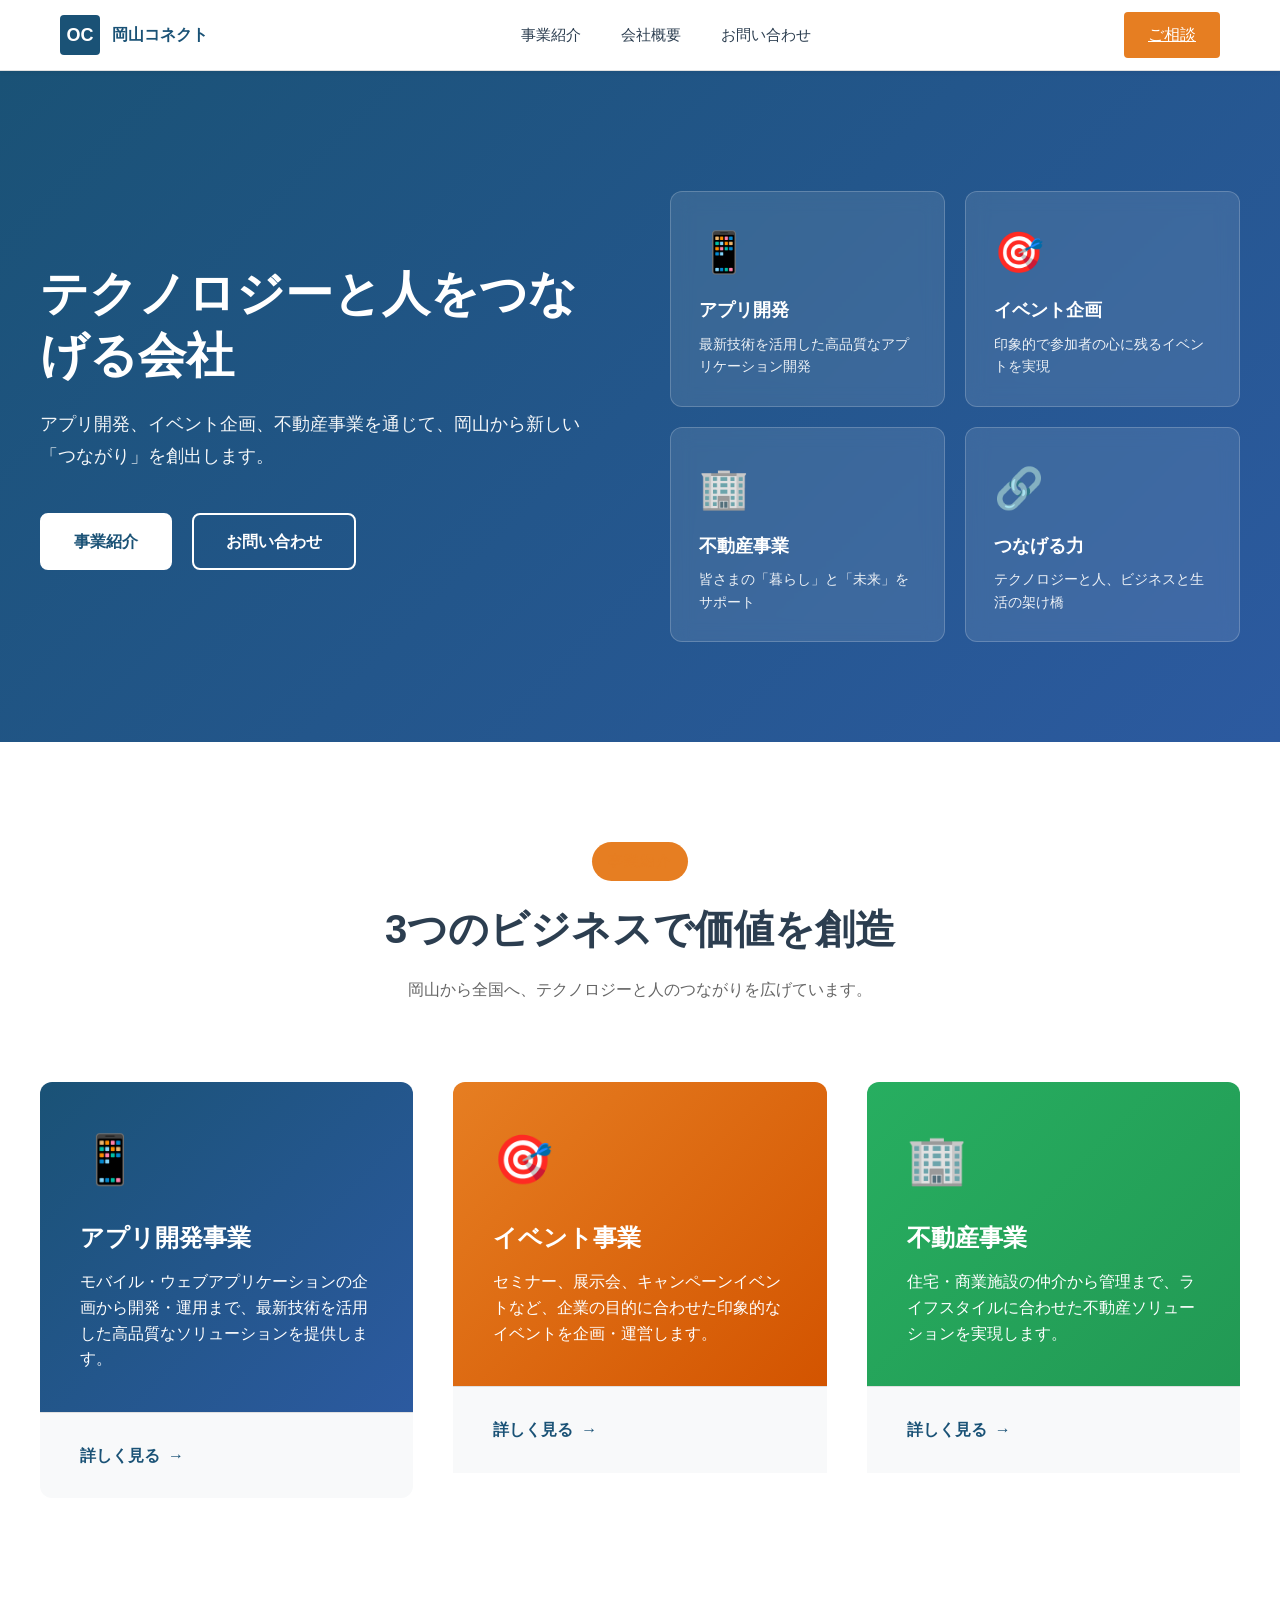
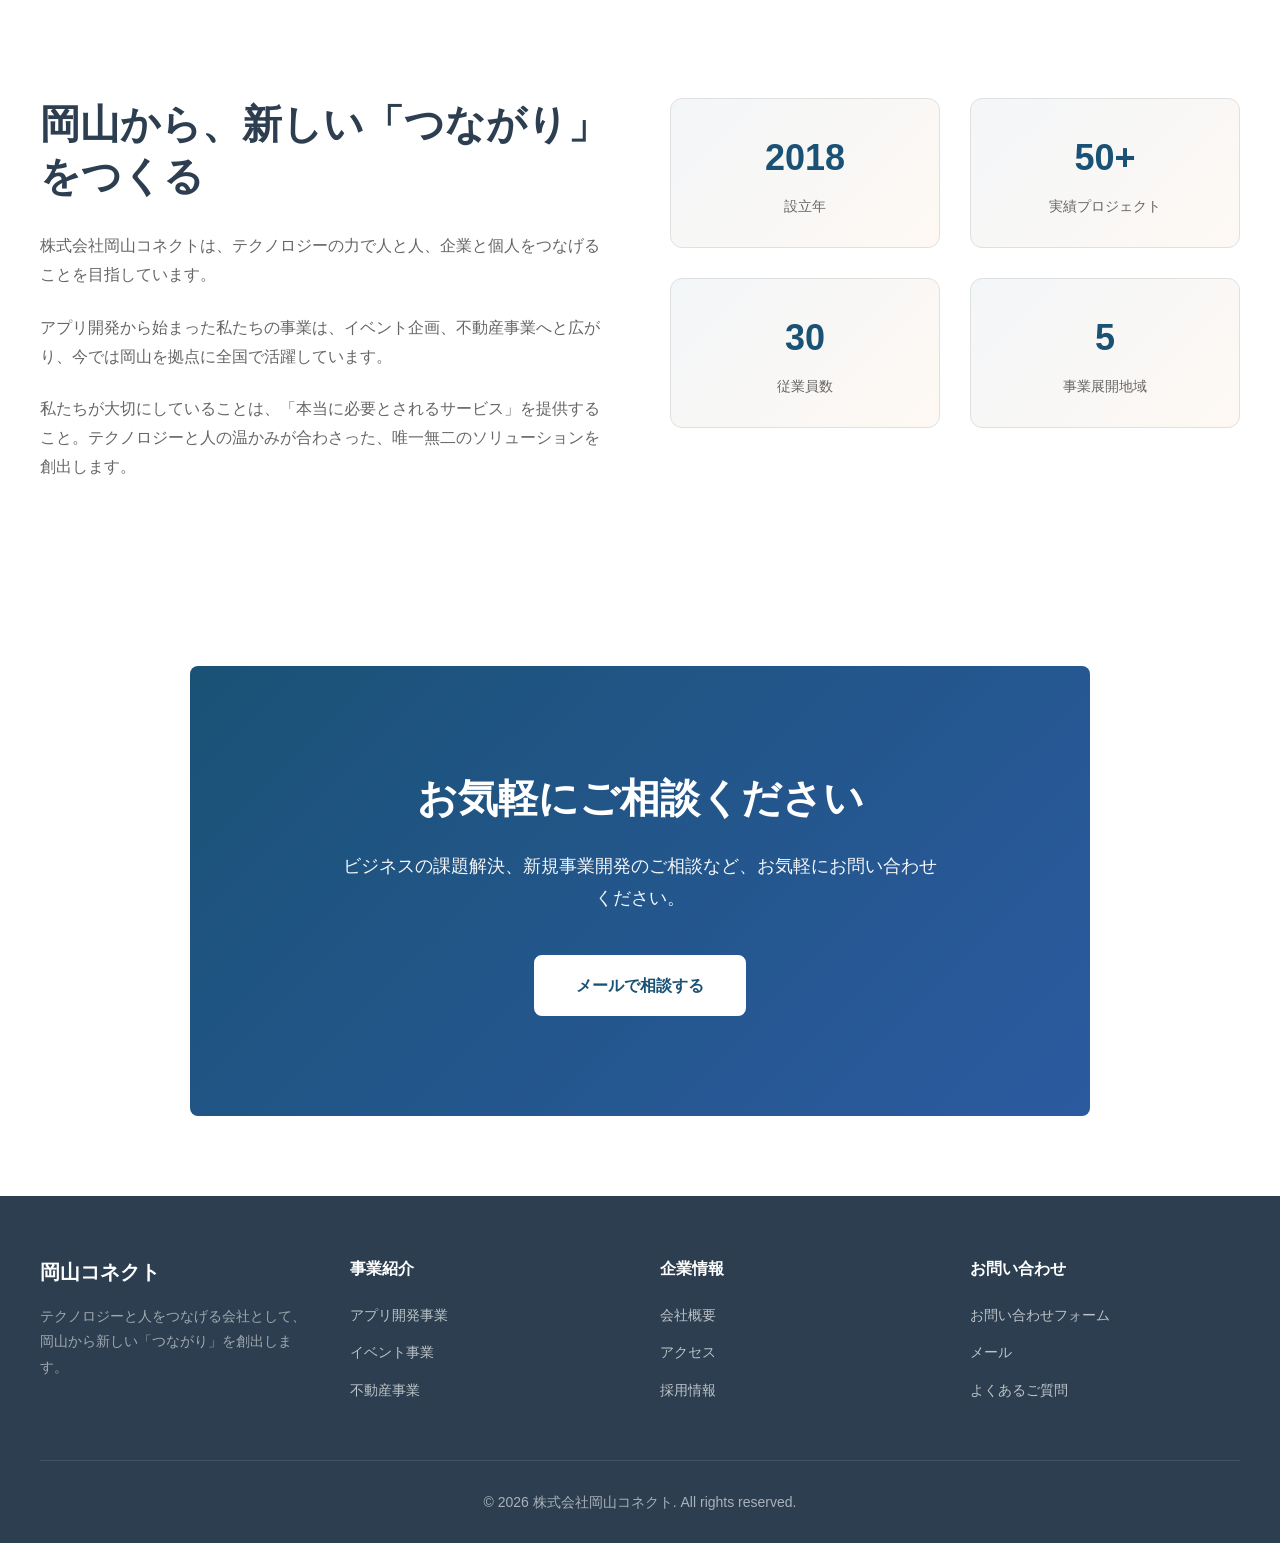
==== okayama-connect/index.html @ f22bfe14 "Add files via upload" ====
<!DOCTYPE html>
<html lang="ja">
<head>
    <meta charset="UTF-8">
    <meta name="viewport" content="width=device-width, initial-scale=1.0">
    <meta name="description" content="株式会社岡山コネクトは、アプリ開発、イベント企画、不動産事業を通じて、テクノロジーと人をつなげる会社です。岡山発の新しい「つながり」を創出します。">
    <meta name="keywords" content="アプリ開発,イベント,不動産,岡山,テクノロジー">

    <!-- Open Graph Tags -->
    <meta property="og:title" content="株式会社岡山コネクト | テクノロジーと人をつなげる会社">
    <meta property="og:description" content="岡山発の3つのビジネスでテクノロジーと人をつなげます。アプリ開発・イベント企画・不動産事業。">
    <meta property="og:type" content="website">
    <meta property="og:url" content="https://okayamaconnect.com/">
    <meta property="og:image" content="https://okayamaconnect.com/og-image.png">

    <title>株式会社岡山コネクト | テクノロジーと人をつなげる会社</title>

    <link rel="stylesheet" href="css/style.css">

    <style>
        :root {
            --primary: #1a5276;
            --accent: #e67e22;
            --green: #27ae60;
            --light-gray: #f8f9fa;
            --dark-text: #2c3e50;
            --border-color: #e0e0e0;
        }

        /* ============ HERO SECTION ============ */
        .hero {
            background: linear-gradient(135deg, var(--primary) 0%, #2c5aa0 100%);
            color: white;
            padding: 120px 20px 100px;
            position: relative;
            overflow: hidden;
        }

        .hero-content {
            display: grid;
            grid-template-columns: 1fr 1fr;
            gap: 60px;
            align-items: center;
            max-width: 1200px;
            margin: 0 auto;
        }

        .hero-text h1 {
            font-size: 48px;
            font-weight: 700;
            line-height: 1.3;
            margin-bottom: 20px;
            font-family: 'Noto Sans JP', sans-serif;
            animation: fadeInUp 0.8s ease-out;
        }

        .hero-text p {
            font-size: 18px;
            line-height: 1.8;
            margin-bottom: 40px;
            opacity: 0.95;
            font-family: 'Noto Sans JP', sans-serif;
            animation: fadeInUp 0.8s ease-out 0.2s backwards;
        }

        .hero-buttons {
            display: flex;
            gap: 20px;
            animation: fadeInUp 0.8s ease-out 0.4s backwards;
        }

        .hero-buttons .btn-white {
            background: white;
            color: var(--primary);
            font-weight: 600;
            border-radius: 8px;
            padding: 14px 32px;
            text-decoration: none;
            transition: all 0.3s ease;
            display: inline-block;
            border: 2px solid white;
        }

        .hero-buttons .btn-white:hover {
            background: transparent;
            color: white;
        }

        .hero-buttons .btn-outline {
            border: 2px solid white;
            color: white;
            font-weight: 600;
            border-radius: 8px;
            padding: 14px 32px;
            background: transparent;
            text-decoration: none;
            transition: all 0.3s ease;
            display: inline-block;
        }

        .hero-buttons .btn-outline:hover {
            background: white;
            color: var(--primary);
        }

        .hero-cards {
            display: grid;
            grid-template-columns: 1fr 1fr;
            gap: 20px;
            animation: fadeInRight 0.8s ease-out 0.3s backwards;
        }

        .hero-card {
            background: rgba(255, 255, 255, 0.1);
            backdrop-filter: blur(10px);
            border: 1px solid rgba(255, 255, 255, 0.2);
            border-radius: 12px;
            padding: 28px;
            color: white;
            transition: all 0.3s ease;
        }

        .hero-card:hover {
            background: rgba(255, 255, 255, 0.15);
            transform: translateY(-5px);
        }

        .hero-card-icon {
            font-size: 40px;
            margin-bottom: 12px;
        }

        .hero-card h3 {
            font-size: 18px;
            font-weight: 600;
            margin-bottom: 8px;
            font-family: 'Noto Sans JP', sans-serif;
        }

        .hero-card p {
            font-size: 14px;
            opacity: 0.9;
            font-family: 'Noto Sans JP', sans-serif;
        }

        /* ============ BUSINESS SECTION ============ */
        .business-section {
            padding: 100px 20px;
            background: white;
        }

        .section-header {
            text-align: center;
            margin-bottom: 80px;
            animation: fadeIn 0.8s ease-out;
        }

        .section-label {
            color: var(--accent);
            font-size: 14px;
            font-weight: 600;
            text-transform: uppercase;
            letter-spacing: 2px;
            margin-bottom: 16px;
            font-family: 'Inter', sans-serif;
        }

        .section-header h2 {
            font-size: 40px;
            font-weight: 700;
            color: var(--dark-text);
            margin-bottom: 16px;
            font-family: 'Noto Sans JP', sans-serif;
        }

        .section-header p {
            font-size: 16px;
            color: #666;
            max-width: 600px;
            margin: 0 auto;
            font-family: 'Noto Sans JP', sans-serif;
        }

        .business-cards {
            display: grid;
            grid-template-columns: repeat(auto-fit, minmax(300px, 1fr));
            gap: 40px;
            max-width: 1200px;
            margin: 0 auto;
        }

        .business-card {
            border-radius: 12px;
            overflow: hidden;
            transition: all 0.3s ease;
            animation: fadeInUp 0.8s ease-out;
        }

        .business-card:nth-child(2) {
            animation-delay: 0.1s;
        }

        .business-card:nth-child(3) {
            animation-delay: 0.2s;
        }

        .business-card:hover {
            transform: translateY(-10px);
            box-shadow: 0 20px 40px rgba(0, 0, 0, 0.1);
        }

        .business-card-header {
            padding: 40px;
            color: white;
            display: flex;
            flex-direction: column;
            justify-content: space-between;
            min-height: 200px;
            font-family: 'Noto Sans JP', sans-serif;
        }

        .business-card:nth-child(1) .business-card-header {
            background: linear-gradient(135deg, var(--primary) 0%, #2c5aa0 100%);
        }

        .business-card:nth-child(2) .business-card-header {
            background: linear-gradient(135deg, var(--accent) 0%, #d35400 100%);
        }

        .business-card:nth-child(3) .business-card-header {
            background: linear-gradient(135deg, var(--green) 0%, #229954 100%);
        }

        .business-card-icon {
            font-size: 48px;
            margin-bottom: 20px;
        }

        .business-card-title {
            font-size: 24px;
            font-weight: 700;
            margin-bottom: 12px;
        }

        .business-card-description {
            font-size: 16px;
            line-height: 1.6;
        }

        .business-card-footer {
            padding: 30px 40px;
            background: #f8f9fa;
            border-top: 1px solid #e0e0e0;
        }

        .business-card-link {
            color: var(--primary);
            text-decoration: none;
            font-weight: 600;
            font-size: 16px;
            display: inline-flex;
            align-items: center;
            gap: 8px;
            transition: all 0.3s ease;
            font-family: 'Noto Sans JP', sans-serif;
        }

        .business-card-link:hover {
            gap: 12px;
        }

        .business-card-link::after {
            content: '→';
        }

        /* ============ ABOUT SECTION ============ */
        .about-section {
            background: white;
            padding: 100px 20px;
        }

        .about-content {
            max-width: 1200px;
            margin: 0 auto;
            display: grid;
            grid-template-columns: 1fr 1fr;
            gap: 60px;
            align-items: start;
        }

        .about-text h2 {
            font-size: 40px;
            font-weight: 700;
            color: var(--dark-text);
            margin-bottom: 30px;
            line-height: 1.3;
            font-family: 'Noto Sans JP', sans-serif;
            animation: fadeInLeft 0.8s ease-out;
        }

        .about-text p {
            font-size: 16px;
            line-height: 1.8;
            color: #666;
            margin-bottom: 24px;
            font-family: 'Noto Sans JP', sans-serif;
            animation: fadeInLeft 0.8s ease-out 0.1s backwards;
        }

        .stats {
            display: grid;
            grid-template-columns: 1fr 1fr;
            gap: 30px;
            animation: fadeInRight 0.8s ease-out 0.2s backwards;
        }

        .stat-card {
            background: linear-gradient(135deg, rgba(26, 82, 118, 0.05) 0%, rgba(230, 126, 34, 0.05) 100%);
            border: 1px solid #e0e0e0;
            border-radius: 12px;
            padding: 30px;
            text-align: center;
            transition: all 0.3s ease;
        }

        .stat-card:hover {
            border-color: var(--accent);
            background: linear-gradient(135deg, rgba(26, 82, 118, 0.1) 0%, rgba(230, 126, 34, 0.1) 100%);
        }

        .stat-number {
            font-size: 36px;
            font-weight: 700;
            color: var(--primary);
            margin-bottom: 8px;
            font-family: 'Inter', sans-serif;
        }

        .stat-label {
            font-size: 14px;
            color: #666;
            font-family: 'Noto Sans JP', sans-serif;
        }

        /* ============ CTA SECTION ============ */
        .cta-section {
            background: linear-gradient(135deg, var(--primary) 0%, #2c5aa0 100%);
            color: white;
            padding: 100px 20px;
            text-align: center;
        }

        .cta-content {
            max-width: 600px;
            margin: 0 auto;
            animation: fadeIn 0.8s ease-out;
        }

        .cta-section h2 {
            font-size: 40px;
            font-weight: 700;
            margin-bottom: 20px;
            font-family: 'Noto Sans JP', sans-serif;
        }

        .cta-section p {
            font-size: 18px;
            line-height: 1.8;
            margin-bottom: 40px;
            opacity: 0.95;
            font-family: 'Noto Sans JP', sans-serif;
        }

        .cta-button {
            background: white;
            color: var(--primary);
            padding: 16px 40px;
            border-radius: 8px;
            text-decoration: none;
            font-weight: 600;
            font-size: 16px;
            display: inline-block;
            transition: all 0.3s ease;
            border: 2px solid white;
        }

        .cta-button:hover {
            background: transparent;
            color: white;
        }

        /* ============ FOOTER ============ */
        .footer {
            background: var(--dark-text);
            color: white;
            padding: 60px 20px 30px;
        }

        .footer-inner {
            max-width: 1200px;
            margin: 0 auto;
        }

        .footer-content {
            display: grid;
            grid-template-columns: repeat(auto-fit, minmax(250px, 1fr));
            gap: 40px;
            margin-bottom: 40px;
        }

        .footer-brand h3 {
            font-size: 20px;
            font-weight: 700;
            margin-bottom: 16px;
            font-family: 'Noto Sans JP', sans-serif;
        }

        .footer-brand p {
            font-size: 14px;
            line-height: 1.8;
            opacity: 0.8;
            font-family: 'Noto Sans JP', sans-serif;
        }

        .footer-col h4 {
            font-size: 16px;
            font-weight: 600;
            margin-bottom: 20px;
            font-family: 'Noto Sans JP', sans-serif;
        }

        .footer-col ul {
            list-style: none;
            padding: 0;
            margin: 0;
        }

        .footer-col li {
            margin-bottom: 12px;
        }

        .footer-col a {
            color: rgba(255, 255, 255, 0.8);
            text-decoration: none;
            font-size: 14px;
            transition: color 0.3s ease;
            font-family: 'Noto Sans JP', sans-serif;
        }

        .footer-col a:hover {
            color: var(--accent);
        }

        .footer-bottom {
            border-top: 1px solid rgba(255, 255, 255, 0.1);
            padding-top: 30px;
            text-align: center;
            font-size: 14px;
            color: rgba(255, 255, 255, 0.6);
            font-family: 'Inter', sans-serif;
        }

        /* ============ ANIMATIONS ============ */
        @keyframes fadeIn {
            from {
                opacity: 0;
            }
            to {
                opacity: 1;
            }
        }

        @keyframes fadeInUp {
            from {
                opacity: 0;
                transform: translateY(30px);
            }
            to {
                opacity: 1;
                transform: translateY(0);
            }
        }

        @keyframes fadeInDown {
            from {
                opacity: 0;
                transform: translateY(-30px);
            }
            to {
                opacity: 1;
                transform: translateY(0);
            }
        }

        @keyframes fadeInLeft {
            from {
                opacity: 0;
                transform: translateX(-30px);
            }
            to {
                opacity: 1;
                transform: translateX(0);
            }
        }

        @keyframes fadeInRight {
            from {
                opacity: 0;
                transform: translateX(30px);
            }
            to {
                opacity: 1;
                transform: translateX(0);
            }
        }

        .fade-in {
            animation: fadeIn 0.8s ease-out;
        }

        /* ============ RESPONSIVE ============ */
        @media (max-width: 768px) {
            .hero {
                padding: 80px 20px 60px;
            }

            .hero-content {
                grid-template-columns: 1fr;
                gap: 40px;
            }

            .hero-text h1 {
                font-size: 32px;
            }

            .hero-text p {
                font-size: 16px;
            }

            .hero-buttons {
                flex-direction: column;
            }

            .hero-cards {
                grid-template-columns: 1fr;
            }

            .section-header h2 {
                font-size: 28px;
            }

            .business-cards {
                grid-template-columns: 1fr;
            }

            .about-content {
                grid-template-columns: 1fr;
                gap: 40px;
            }

            .about-text h2 {
                font-size: 28px;
            }

            .cta-section {
                padding: 60px 20px;
            }

            .cta-section h2 {
                font-size: 28px;
            }

            .footer-content {
                grid-template-columns: 1fr;
                gap: 30px;
            }
        }

        @media (max-width: 480px) {
            .hero-text h1 {
                font-size: 24px;
            }

            .hero-text p {
                font-size: 14px;
            }

            .hero-buttons {
                flex-direction: column;
            }

            .hero-buttons a {
                width: 100%;
                text-align: center;
            }

            .section-header h2 {
                font-size: 24px;
            }

            .cta-section h2 {
                font-size: 24px;
            }

            .cta-section p {
                font-size: 16px;
            }

            .stats {
                grid-template-columns: 1fr;
            }
        }
    </style>
</head>
<body>
    <!-- HEADER -->
    <header class="header">
        <div class="header-inner">
            <div class="logo">
                <span class="logo-mark">OC</span>
                <span class="logo-text">岡山コネクト</span>
            </div>
            <nav class="nav-links">
                <a href="/business/">事業紹介</a>
                <a href="/about/">会社概要</a>
                <a href="/contact/">お問い合わせ</a>
            </nav>
            <a href="/contact/" class="nav-contact">ご相談</a>
            <button class="hamburger" aria-label="Menu">
                <span></span>
                <span></span>
                <span></span>
            </button>
        </div>
    </header>

    <!-- MOBILE NAV -->
    <nav class="mobile-nav">
        <a href="/business/">事業紹介</a>
        <a href="/about/">会社概要</a>
        <a href="/contact/">お問い合わせ</a>
    </nav>

    <!-- HERO SECTION -->
    <section class="hero">
        <div class="hero-content">
            <div class="hero-text">
                <h1>テクノロジーと人をつなげる会社</h1>
                <p>アプリ開発、イベント企画、不動産事業を通じて、岡山から新しい「つながり」を創出します。</p>
                <div class="hero-buttons">
                    <a href="/business/" class="btn-white">事業紹介</a>
                    <a href="/contact/" class="btn-outline">お問い合わせ</a>
                </div>
            </div>
            <div class="hero-cards">
                <div class="hero-card">
                    <div class="hero-card-icon">📱</div>
                    <h3>アプリ開発</h3>
                    <p>最新技術を活用した高品質なアプリケーション開発</p>
                </div>
                <div class="hero-card">
                    <div class="hero-card-icon">🎯</div>
                    <h3>イベント企画</h3>
                    <p>印象的で参加者の心に残るイベントを実現</p>
                </div>
                <div class="hero-card">
                    <div class="hero-card-icon">🏢</div>
                    <h3>不動産事業</h3>
                    <p>皆さまの「暮らし」と「未来」をサポート</p>
                </div>
                <div class="hero-card">
                    <div class="hero-card-icon">🔗</div>
                    <h3>つなげる力</h3>
                    <p>テクノロジーと人、ビジネスと生活の架け橋</p>
                </div>
            </div>
        </div>
    </section>

    <!-- BUSINESS SECTION -->
    <section class="business-section">
        <div class="section-inner">
            <div class="section-header">
                <span class="section-label">事業紹介</span>
                <h2>3つのビジネスで価値を創造</h2>
                <p>岡山から全国へ、テクノロジーと人のつながりを広げています。</p>
            </div>

            <div class="business-cards">
                <div class="business-card fade-in">
                    <div class="business-card-header">
                        <div>
                            <div class="business-card-icon">📱</div>
                            <h3 class="business-card-title">アプリ開発事業</h3>
                        </div>
                        <p class="business-card-description">モバイル・ウェブアプリケーションの企画から開発・運用まで、最新技術を活用した高品質なソリューションを提供します。</p>
                    </div>
                    <div class="business-card-footer">
                        <a href="/business/" class="business-card-link">詳しく見る</a>
                    </div>
                </div>

                <div class="business-card fade-in">
                    <div class="business-card-header">
                        <div>
                            <div class="business-card-icon">🎯</div>
                            <h3 class="business-card-title">イベント事業</h3>
                        </div>
                        <p class="business-card-description">セミナー、展示会、キャンペーンイベントなど、企業の目的に合わせた印象的なイベントを企画・運営します。</p>
                    </div>
                    <div class="business-card-footer">
                        <a href="/business/" class="business-card-link">詳しく見る</a>
                    </div>
                </div>

                <div class="business-card fade-in">
                    <div class="business-card-header">
                        <div>
                            <div class="business-card-icon">🏢</div>
                            <h3 class="business-card-title">不動産事業</h3>
                        </div>
                        <p class="business-card-description">住宅・商業施設の仲介から管理まで、ライフスタイルに合わせた不動産ソリューションを実現します。</p>
                    </div>
                    <div class="business-card-footer">
                        <a href="/business/" class="business-card-link">詳しく見る</a>
                    </div>
                </div>
            </div>
        </div>
    </section>

    <!-- ABOUT SECTION -->
    <section class="about-section">
        <div class="section-inner">
            <div class="about-content">
                <div class="about-text">
                    <h2>岡山から、新しい「つながり」をつくる</h2>
                    <p>株式会社岡山コネクトは、テクノロジーの力で人と人、企業と個人をつなげることを目指しています。</p>
                    <p>アプリ開発から始まった私たちの事業は、イベント企画、不動産事業へと広がり、今では岡山を拠点に全国で活躍しています。</p>
                    <p>私たちが大切にしていることは、「本当に必要とされるサービス」を提供すること。テクノロジーと人の温かみが合わさった、唯一無二のソリューションを創出します。</p>
                </div>
                <div class="stats">
                    <div class="stat-card fade-in">
                        <div class="stat-number">2018</div>
                        <div class="stat-label">設立年</div>
                    </div>
                    <div class="stat-card fade-in">
                        <div class="stat-number">50+</div>
                        <div class="stat-label">実績プロジェクト</div>
                    </div>
                    <div class="stat-card fade-in">
                        <div class="stat-number">30</div>
                        <div class="stat-label">従業員数</div>
                    </div>
                    <div class="stat-card fade-in">
                        <div class="stat-number">5</div>
                        <div class="stat-label">事業展開地域</div>
                    </div>
                </div>
            </div>
        </div>
    </section>

    <!-- CTA SECTION -->
    <section class="cta-section">
        <div class="cta-content">
            <h2>お気軽にご相談ください</h2>
            <p>ビジネスの課題解決、新規事業開発のご相談など、お気軽にお問い合わせください。</p>
            <a href="mailto:info@okayamaconnect.com" class="cta-button">メールで相談する</a>
        </div>
    </section>

    <!-- FOOTER -->
    <footer class="footer">
        <div class="footer-inner">
            <div class="footer-content">
                <div class="footer-brand">
                    <h3>岡山コネクト</h3>
                    <p>テクノロジーと人をつなげる会社として、岡山から新しい「つながり」を創出します。</p>
                </div>
                <div class="footer-col">
                    <h4>事業紹介</h4>
                    <ul>
                        <li><a href="/business/">アプリ開発事業</a></li>
                        <li><a href="/business/">イベント事業</a></li>
                        <li><a href="/business/">不動産事業</a></li>
                    </ul>
                </div>
                <div class="footer-col">
                    <h4>企業情報</h4>
                    <ul>
                        <li><a href="/about/">会社概要</a></li>
                        <li><a href="/about/">アクセス</a></li>
                        <li><a href="/about/">採用情報</a></li>
                    </ul>
                </div>
                <div class="footer-col">
                    <h4>お問い合わせ</h4>
                    <ul>
                        <li><a href="/contact/">お問い合わせフォーム</a></li>
                        <li><a href="mailto:info@okayamaconnect.com">メール</a></li>
                        <li><a href="/contact/">よくあるご質問</a></li>
                    </ul>
                </div>
            </div>

            <div class="footer-bottom">
                <p>&copy; 2026 株式会社岡山コネクト. All rights reserved.</p>
            </div>
        </div>
    </footer>

    <script src="js/main.js"></script>
</body>
</html>
---- okayama-connect/css/style.css ----
/* Okayama Connect - Shared CSS */

:root {
  --primary: #1a5276;
  --accent: #e67e22;
  --text-dark: #2c3e50;
  --text-light: #7f8c8d;
  --bg-light: #f8f9fa;
  --bg-white: #ffffff;
  --border-color: #ecf0f1;
  --transition: 0.3s ease;
}

* {
  margin: 0;
  padding: 0;
  box-sizing: border-box;
}

html {
  font-size: 16px;
  scroll-behavior: smooth;
}

body {
  font-family: 'Noto Sans JP', 'Inter', sans-serif;
  color: var(--text-dark);
  background-color: var(--bg-white);
  line-height: 1.6;
}

/* Header & Navigation */
.header {
  background-color: var(--bg-white);
  border-bottom: 1px solid var(--border-color);
  position: sticky;
  top: 0;
  z-index: 1000;
  box-shadow: 0 2px 4px rgba(0, 0, 0, 0.05);
}

.header-inner {
  max-width: 1200px;
  margin: 0 auto;
  padding: 0 20px;
  display: flex;
  justify-content: space-between;
  align-items: center;
  height: 70px;
}

.logo {
  display: flex;
  align-items: center;
  gap: 12px;
  text-decoration: none;
  font-weight: 700;
  color: var(--primary);
  transition: opacity var(--transition);
}

.logo:hover {
  opacity: 0.8;
}

.logo-mark {
  width: 40px;
  height: 40px;
  background-color: var(--primary);
  color: white;
  display: flex;
  align-items: center;
  justify-content: center;
  font-weight: 800;
  font-size: 18px;
  border-radius: 4px;
}

.logo-text {
  font-size: 16px;
  font-weight: 600;
}

.nav-links {
  display: flex;
  list-style: none;
  gap: 40px;
  align-items: center;
}

.nav-links a {
  color: var(--text-dark);
  text-decoration: none;
  font-weight: 500;
  font-size: 15px;
  transition: color var(--transition);
  position: relative;
}

.nav-links a:hover {
  color: var(--accent);
}

.nav-links a::after {
  content: '';
  position: absolute;
  bottom: -2px;
  left: 0;
  width: 0;
  height: 2px;
  background-color: var(--accent);
  transition: width var(--transition);
}

.nav-links a:hover::after {
  width: 100%;
}

.nav-contact {
  background-color: var(--accent);
  color: white;
  padding: 10px 24px;
  border-radius: 4px;
  transition: background-color var(--transition);
}

.nav-contact:hover {
  background-color: #d35400;
}

.hamburger {
  display: none;
  flex-direction: column;
  background: none;
  border: none;
  cursor: pointer;
  gap: 5px;
  padding: 0;
}

.hamburger span {
  width: 25px;
  height: 2px;
  background-color: var(--primary);
  transition: var(--transition);
}

.hamburger.active span:nth-child(1) {
  transform: rotate(45deg) translate(8px, 8px);
}

.hamburger.active span:nth-child(2) {
  opacity: 0;
}

.hamburger.active span:nth-child(3) {
  transform: rotate(-45deg) translate(8px, -6px);
}

.mobile-nav {
  display: none;
  position: fixed;
  top: 60px;
  left: 0;
  right: 0;
  bottom: 0;
  background-color: var(--bg-white);
  flex-direction: column;
  padding: 40px 20px;
  gap: 0;
  z-index: 999;
  overflow-y: auto;
}

.mobile-nav.active {
  display: flex;
}

.mobile-nav a {
  color: var(--text-dark);
  text-decoration: none;
  font-weight: 500;
  font-size: 16px;
  padding: 15px 0;
  border-bottom: 1px solid var(--border-color);
  display: block;
}

.mobile-nav a:last-child {
  border-bottom: none;
}

@media (max-width: 768px) {
  .nav-links {
    display: none;
  }

  .hamburger {
    display: flex;
  }

  .header-inner {
    height: 60px;
  }
}

/* Page Hero */
.page-hero {
  background: linear-gradient(135deg, var(--primary) 0%, #0f3460 100%);
  color: white;
  padding: 100px 20px;
  text-align: center;
  position: relative;
  overflow: hidden;
}

.page-hero::before {
  content: '';
  position: absolute;
  top: -50%;
  right: -50%;
  width: 500px;
  height: 500px;
  background-color: rgba(230, 126, 34, 0.1);
  border-radius: 50%;
  pointer-events: none;
}

.page-hero h1 {
  font-size: 48px;
  font-weight: 700;
  margin-bottom: 20px;
  position: relative;
  z-index: 1;
}

.page-hero p {
  font-size: 18px;
  opacity: 0.95;
  position: relative;
  z-index: 1;
}

@media (max-width: 768px) {
  .page-hero {
    padding: 60px 20px;
  }

  .page-hero h1 {
    font-size: 32px;
  }

  .page-hero p {
    font-size: 16px;
  }
}

/* Breadcrumb */
.breadcrumb {
  background-color: var(--bg-light);
  padding: 16px 20px;
  border-bottom: 1px solid var(--border-color);
}

.breadcrumb-inner {
  max-width: 1200px;
  margin: 0 auto;
  font-size: 14px;
  color: var(--text-light);
}

.breadcrumb-inner a {
  color: var(--primary);
  text-decoration: none;
  transition: color var(--transition);
}

.breadcrumb-inner a:hover {
  color: var(--accent);
}

.breadcrumb-inner span {
  margin: 0 8px;
}

/* Sections */
.section {
  padding: 80px 20px;
}

.section:nth-child(even) {
  background-color: var(--bg-light);
}

.section-inner {
  max-width: 1200px;
  margin: 0 auto;
}

.section-header {
  text-align: center;
  margin-bottom: 60px;
}

.section-label {
  display: inline-block;
  background-color: var(--accent);
  color: white;
  padding: 8px 16px;
  border-radius: 20px;
  font-size: 12px;
  font-weight: 600;
  margin-bottom: 16px;
  text-transform: uppercase;
  letter-spacing: 0.5px;
}

.section-header h2 {
  font-size: 40px;
  color: var(--primary);
  margin-bottom: 16px;
}

.section-header p {
  font-size: 16px;
  color: var(--text-light);
  max-width: 600px;
  margin: 0 auto;
}

@media (max-width: 768px) {
  .section {
    padding: 50px 20px;
  }

  .section-header h2 {
    font-size: 28px;
  }
}

/* Buttons */
.btn-primary,
.btn-white {
  display: inline-block;
  padding: 14px 32px;
  border-radius: 4px;
  font-weight: 600;
  text-decoration: none;
  cursor: pointer;
  border: none;
  font-size: 16px;
  transition: all var(--transition);
  text-align: center;
}

.btn-primary {
  background-color: var(--accent);
  color: white;
}

.btn-primary:hover {
  background-color: #d35400;
  transform: translateY(-2px);
  box-shadow: 0 4px 12px rgba(230, 126, 34, 0.3);
}

.btn-white {
  background-color: white;
  color: var(--primary);
  border: 2px solid var(--primary);
}

.btn-white:hover {
  background-color: var(--primary);
  color: white;
  transform: translateY(-2px);
}

/* CTA Section */
.cta-section {
  background: linear-gradient(135deg, var(--primary) 0%, #0f3460 100%);
  color: white;
  padding: 80px 20px;
  text-align: center;
  margin: 60px auto;
  border-radius: 8px;
  max-width: 900px;
}

.cta-section h2 {
  font-size: 36px;
  margin-bottom: 16px;
}

.cta-section p {
  font-size: 16px;
  margin-bottom: 32px;
  opacity: 0.95;
}

/* Footer */
.footer {
  background-color: #1a2332;
  color: #ecf0f1;
  padding: 60px 20px 20px;
  margin-top: 80px;
}

.footer-inner {
  max-width: 1200px;
  margin: 0 auto;
}

.footer-brand {
  margin-bottom: 40px;
}

.footer-brand .logo {
  color: white;
  margin-bottom: 16px;
}

.footer-brand p {
  color: #bdc3c7;
  font-size: 14px;
  max-width: 300px;
}

.footer-grid {
  display: grid;
  grid-template-columns: repeat(auto-fit, minmax(250px, 1fr));
  gap: 40px;
  margin-bottom: 40px;
}

.footer-col h3 {
  font-size: 16px;
  margin-bottom: 20px;
  color: white;
}

.footer-col ul {
  list-style: none;
}

.footer-col ul li {
  margin-bottom: 12px;
}

.footer-col ul li a {
  color: #bdc3c7;
  text-decoration: none;
  transition: color var(--transition);
  font-size: 14px;
}

.footer-col ul li a:hover {
  color: var(--accent);
}

.footer-col p {
  color: #bdc3c7;
  font-size: 14px;
  line-height: 1.8;
}

.footer-bottom {
  border-top: 1px solid #34495e;
  padding-top: 20px;
  text-align: center;
  color: #95a5a6;
  font-size: 14px;
}

@media (max-width: 768px) {
  .footer-grid {
    grid-template-columns: 1fr;
    gap: 30px;
  }
}

/* Animations */
@keyframes fadeIn {
  from {
    opacity: 0;
    transform: translateY(20px);
  }
  to {
    opacity: 1;
    transform: translateY(0);
  }
}

.fade-in {
  animation: fadeIn 0.6s ease-out;
}

/* Utility Classes */
.container {
  max-width: 1200px;
  margin: 0 auto;
  padding: 0 20px;
}

.grid {
  display: grid;
  gap: 30px;
}

.grid-2 {
  grid-template-columns: repeat(auto-fit, minmax(300px, 1fr));
}

.grid-3 {
  grid-template-columns: repeat(auto-fit, minmax(280px, 1fr));
}

@media (max-width: 768px) {
  .grid-2,
  .grid-3 {
    grid-template-columns: 1fr;
  }
}
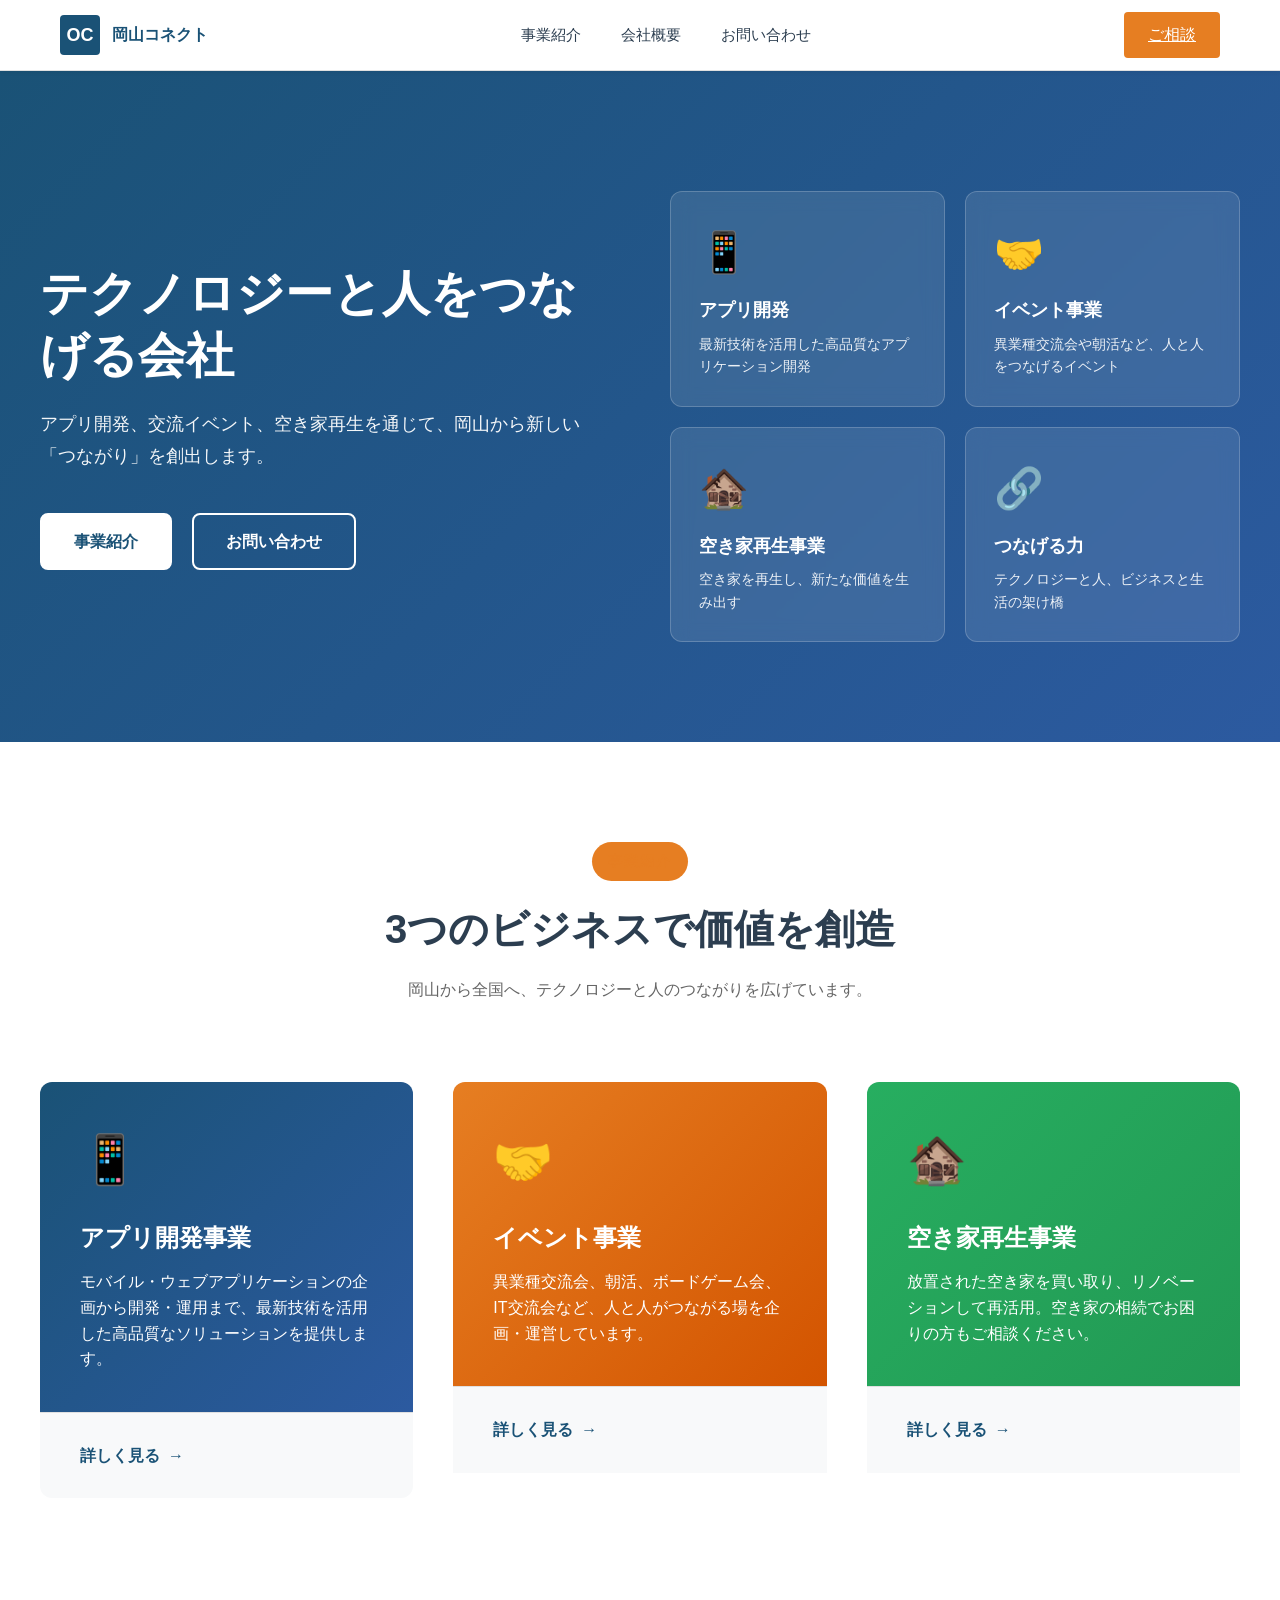
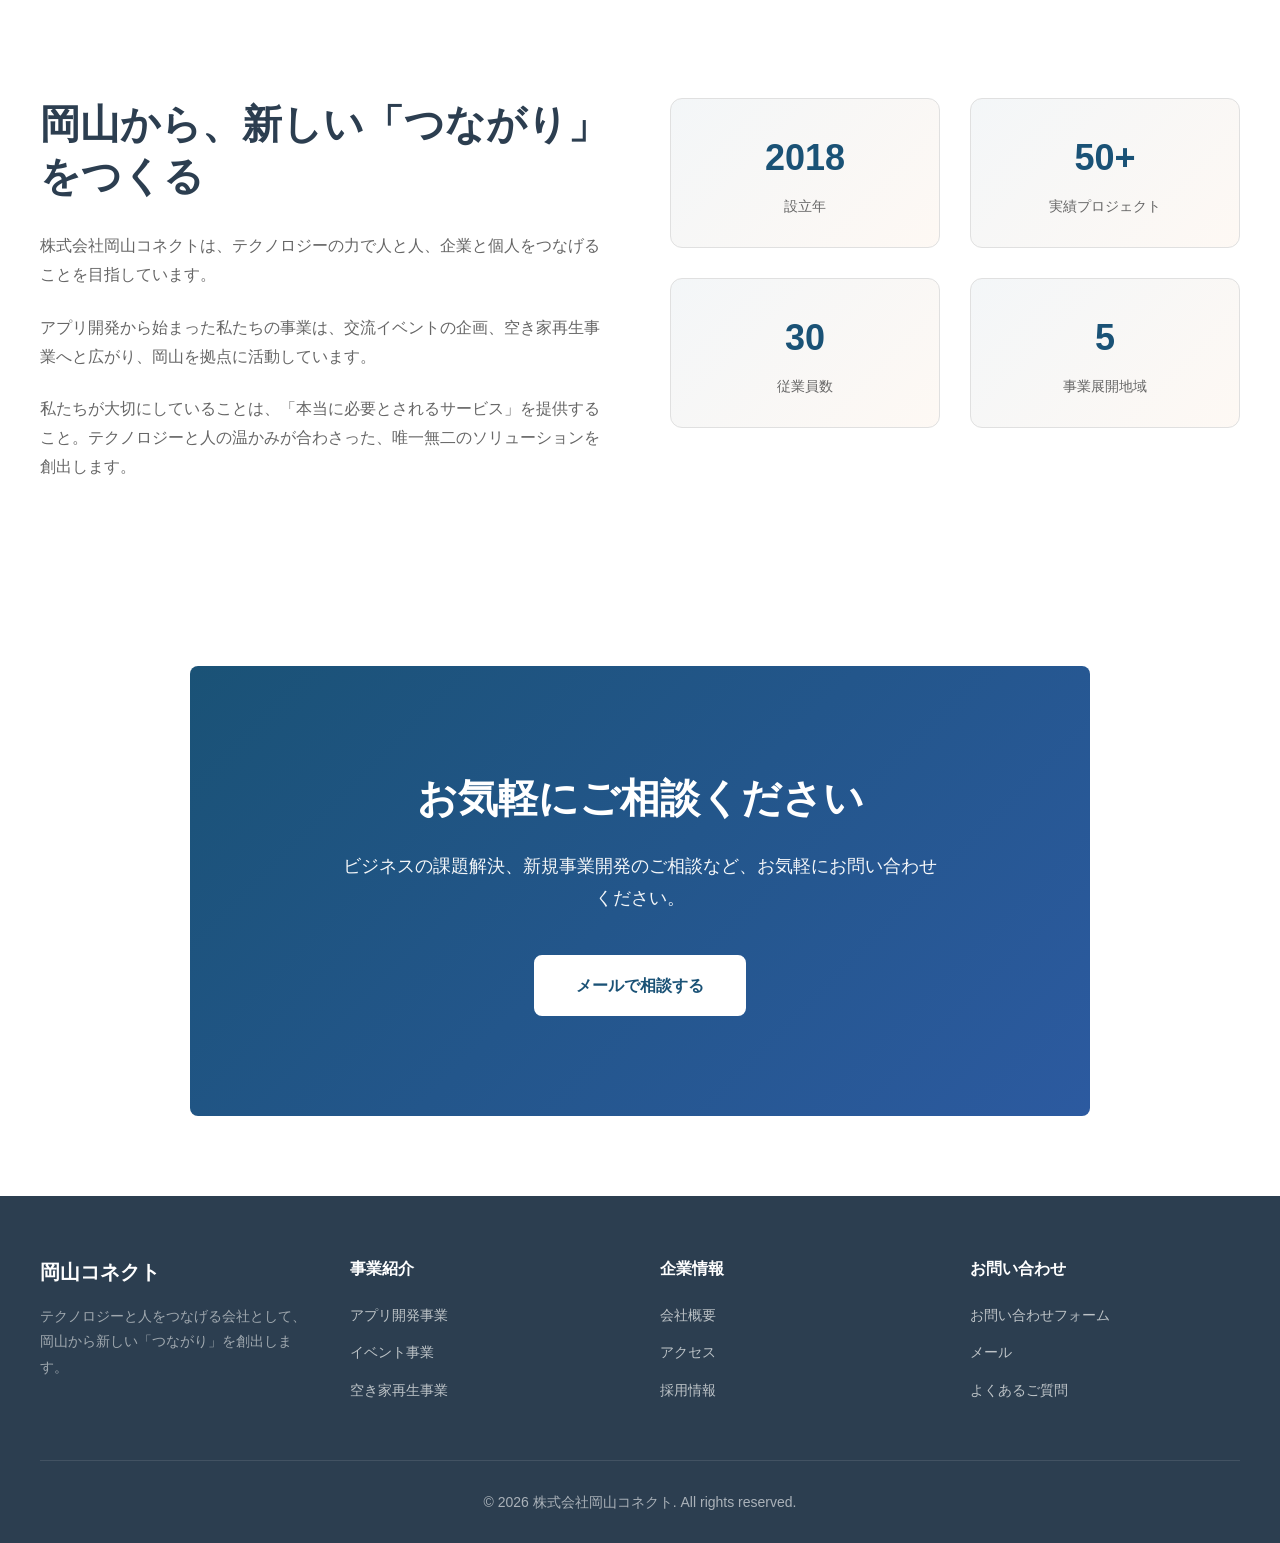
==== commit 36b61385: "Add files via upload" ====
--- a/okayama-connect/index.html
+++ b/okayama-connect/index.html
@@ -3,12 +3,12 @@
 <head>
     <meta charset="UTF-8">
     <meta name="viewport" content="width=device-width, initial-scale=1.0">
-    <meta name="description" content="株式会社岡山コネクトは、アプリ開発、イベント企画、不動産事業を通じて、テクノロジーと人をつなげる会社です。岡山発の新しい「つながり」を創出します。">
-    <meta name="keywords" content="アプリ開発,イベント,不動産,岡山,テクノロジー">
+    <meta name="description" content="株式会社岡山コネクトは、アプリ開発、交流イベント企画、空き家再生事業を通じて、テクノロジーと人をつなげる会社です。岡山発の新しい「つながり」を創出します。">
+    <meta name="keywords" content="アプリ開発,交流イベント,異業種交流会,空き家再生,岡山,テクノロジー">
 
     <!-- Open Graph Tags -->
     <meta property="og:title" content="株式会社岡山コネクト | テクノロジーと人をつなげる会社">
-    <meta property="og:description" content="岡山発の3つのビジネスでテクノロジーと人をつなげます。アプリ開発・イベント企画・不動産事業。">
+    <meta property="og:description" content="岡山発の3つのビジネスでテクノロジーと人をつなげます。アプリ開発・交流イベント・空き家再生。">
     <meta property="og:type" content="website">
     <meta property="og:url" content="https://okayamaconnect.com/">
     <meta property="og:image" content="https://okayamaconnect.com/og-image.png">
@@ -646,7 +646,7 @@
         <div class="hero-content">
             <div class="hero-text">
                 <h1>テクノロジーと人をつなげる会社</h1>
-                <p>アプリ開発、イベント企画、不動産事業を通じて、岡山から新しい「つながり」を創出します。</p>
+                <p>アプリ開発、交流イベント、空き家再生を通じて、岡山から新しい「つながり」を創出します。</p>
                 <div class="hero-buttons">
                     <a href="/business/" class="btn-white">事業紹介</a>
                     <a href="/contact/" class="btn-outline">お問い合わせ</a>
@@ -659,14 +659,14 @@
                     <p>最新技術を活用した高品質なアプリケーション開発</p>
                 </div>
                 <div class="hero-card">
-                    <div class="hero-card-icon">🎯</div>
-                    <h3>イベント企画</h3>
-                    <p>印象的で参加者の心に残るイベントを実現</p>
+                    <div class="hero-card-icon">🤝</div>
+                    <h3>イベント事業</h3>
+                    <p>異業種交流会や朝活など、人と人をつなげるイベント</p>
                 </div>
                 <div class="hero-card">
-                    <div class="hero-card-icon">🏢</div>
-                    <h3>不動産事業</h3>
-                    <p>皆さまの「暮らし」と「未来」をサポート</p>
+                    <div class="hero-card-icon">🏚️</div>
+                    <h3>空き家再生事業</h3>
+                    <p>空き家を再生し、新たな価値を生み出す</p>
                 </div>
                 <div class="hero-card">
                     <div class="hero-card-icon">🔗</div>
@@ -703,10 +703,10 @@
                 <div class="business-card fade-in">
                     <div class="business-card-header">
                         <div>
-                            <div class="business-card-icon">🎯</div>
+                            <div class="business-card-icon">🤝</div>
                             <h3 class="business-card-title">イベント事業</h3>
                         </div>
-                        <p class="business-card-description">セミナー、展示会、キャンペーンイベントなど、企業の目的に合わせた印象的なイベントを企画・運営します。</p>
+                        <p class="business-card-description">異業種交流会、朝活、ボードゲーム会、IT交流会など、人と人がつながる場を企画・運営しています。</p>
                     </div>
                     <div class="business-card-footer">
                         <a href="/business/" class="business-card-link">詳しく見る</a>
@@ -716,10 +716,10 @@
                 <div class="business-card fade-in">
                     <div class="business-card-header">
                         <div>
-                            <div class="business-card-icon">🏢</div>
-                            <h3 class="business-card-title">不動産事業</h3>
+                            <div class="business-card-icon">🏚️</div>
+                            <h3 class="business-card-title">空き家再生事業</h3>
                         </div>
-                        <p class="business-card-description">住宅・商業施設の仲介から管理まで、ライフスタイルに合わせた不動産ソリューションを実現します。</p>
+                        <p class="business-card-description">放置された空き家を買い取り、リノベーションして再活用。空き家の相続でお困りの方もご相談ください。</p>
                     </div>
                     <div class="business-card-footer">
                         <a href="/business/" class="business-card-link">詳しく見る</a>
@@ -736,7 +736,7 @@
                 <div class="about-text">
                     <h2>岡山から、新しい「つながり」をつくる</h2>
                     <p>株式会社岡山コネクトは、テクノロジーの力で人と人、企業と個人をつなげることを目指しています。</p>
-                    <p>アプリ開発から始まった私たちの事業は、イベント企画、不動産事業へと広がり、今では岡山を拠点に全国で活躍しています。</p>
+                    <p>アプリ開発から始まった私たちの事業は、交流イベントの企画、空き家再生事業へと広がり、岡山を拠点に活動しています。</p>
                     <p>私たちが大切にしていることは、「本当に必要とされるサービス」を提供すること。テクノロジーと人の温かみが合わさった、唯一無二のソリューションを創出します。</p>
                 </div>
                 <div class="stats">
@@ -783,7 +783,7 @@
                     <ul>
                         <li><a href="/business/">アプリ開発事業</a></li>
                         <li><a href="/business/">イベント事業</a></li>
-                        <li><a href="/business/">不動産事業</a></li>
+                        <li><a href="/business/">空き家再生事業</a></li>
                     </ul>
                 </div>
                 <div class="footer-col">
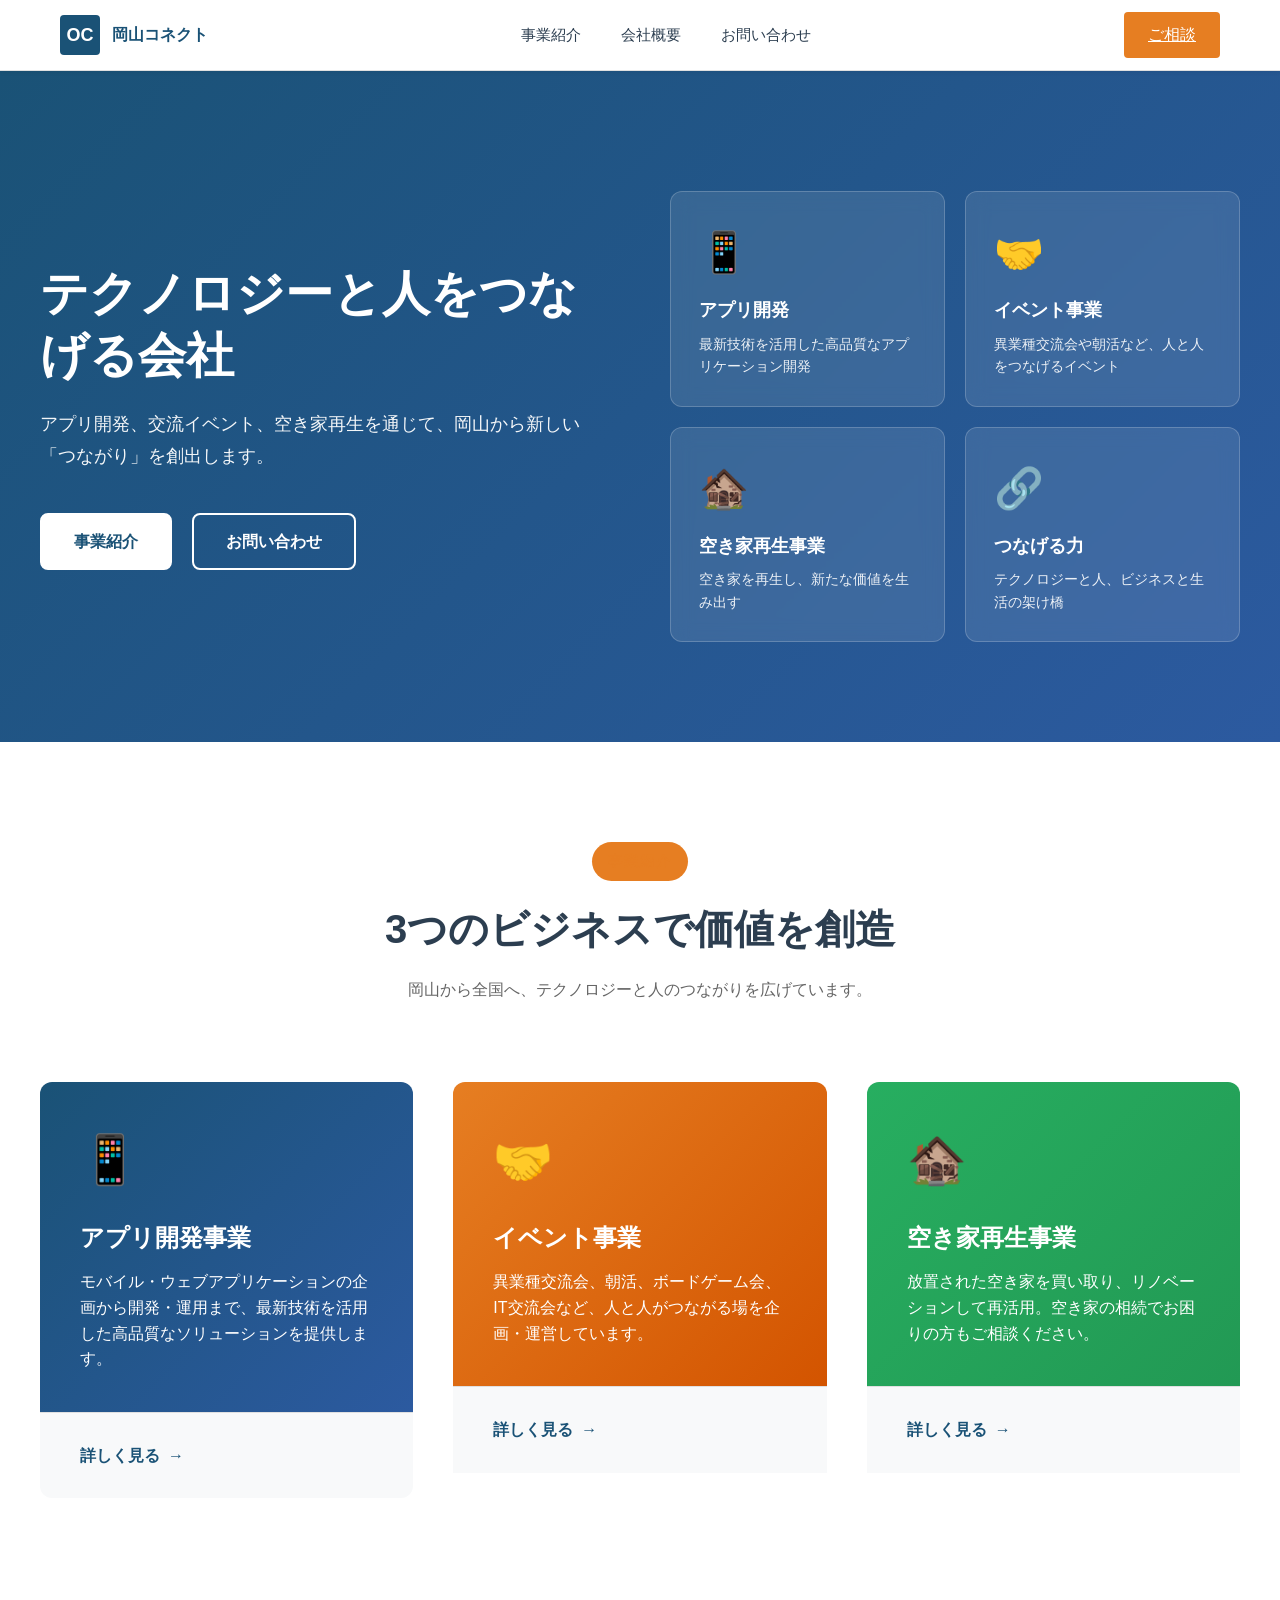
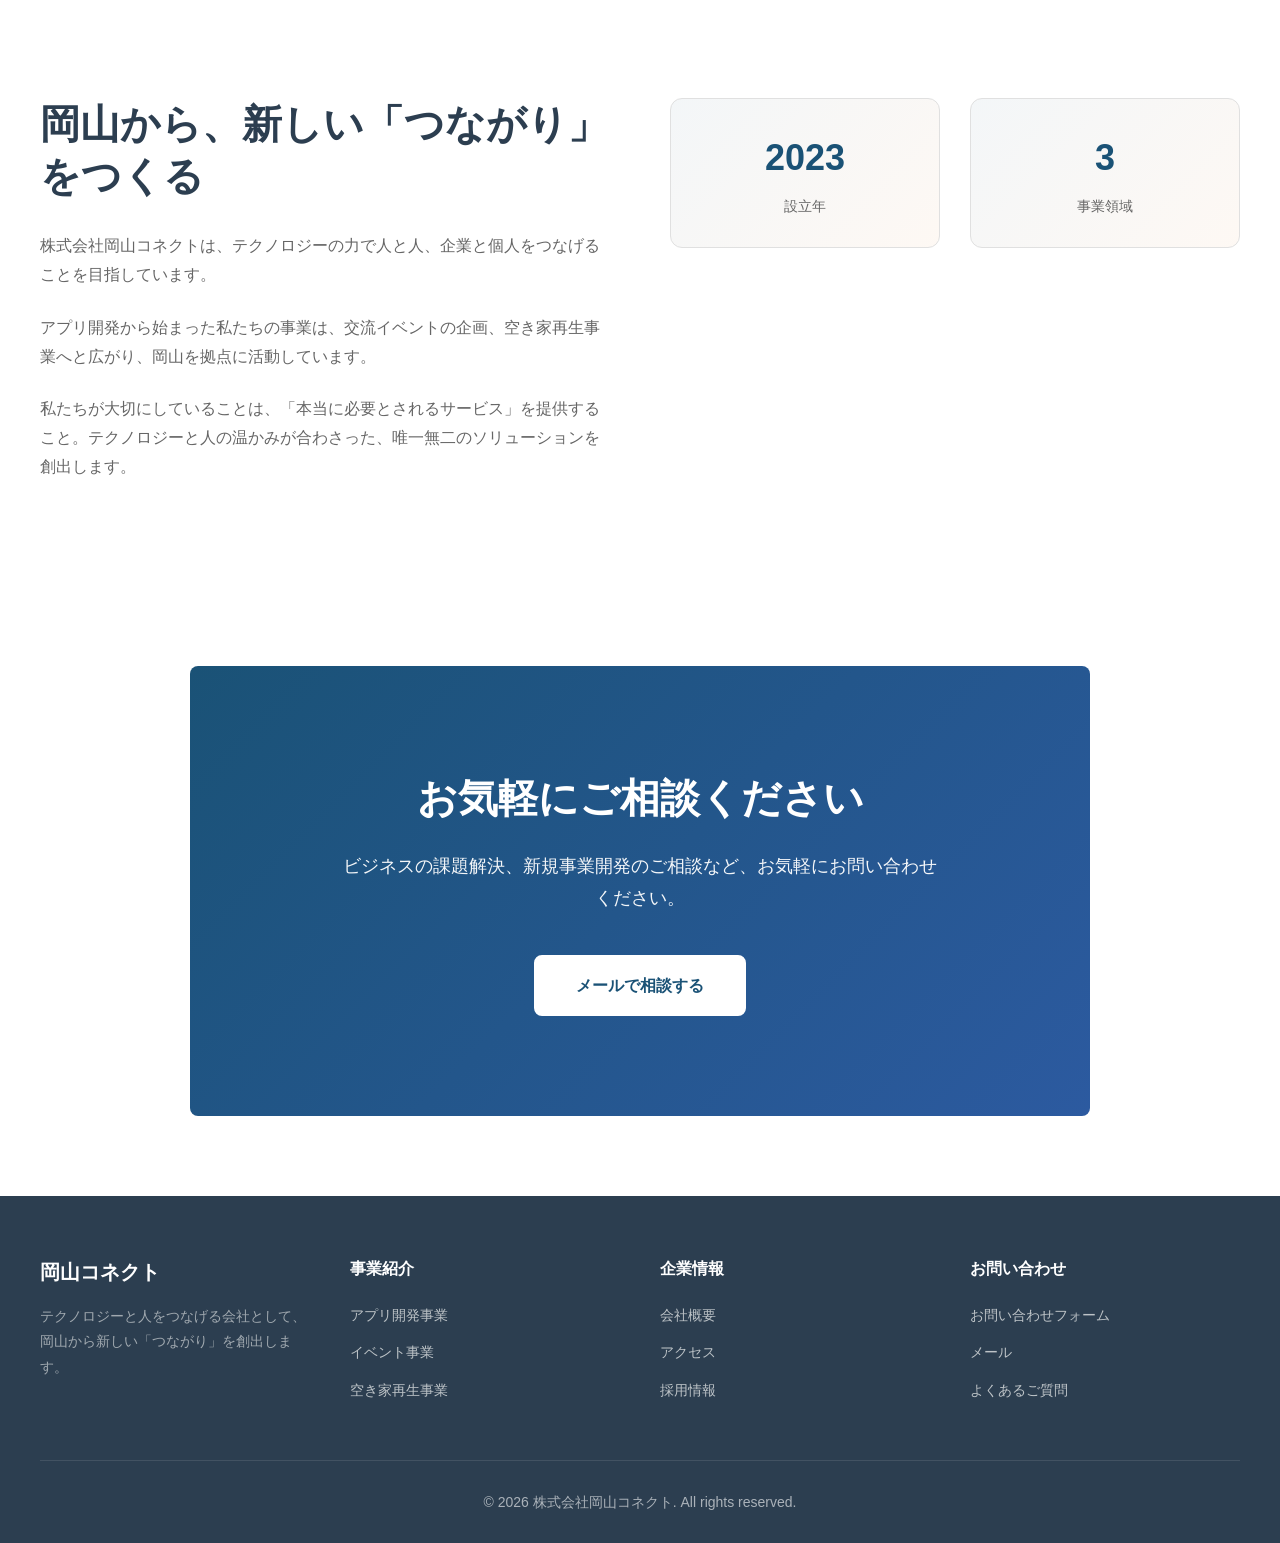
==== commit 1f602a1b: "Add files via upload" ====
--- a/okayama-connect/index.html
+++ b/okayama-connect/index.html
@@ -741,20 +741,12 @@
                 </div>
                 <div class="stats">
                     <div class="stat-card fade-in">
-                        <div class="stat-number">2018</div>
+                        <div class="stat-number">2023</div>
                         <div class="stat-label">設立年</div>
                     </div>
                     <div class="stat-card fade-in">
-                        <div class="stat-number">50+</div>
-                        <div class="stat-label">実績プロジェクト</div>
-                    </div>
-                    <div class="stat-card fade-in">
-                        <div class="stat-number">30</div>
-                        <div class="stat-label">従業員数</div>
-                    </div>
-                    <div class="stat-card fade-in">
-                        <div class="stat-number">5</div>
-                        <div class="stat-label">事業展開地域</div>
+                        <div class="stat-number">3</div>
+                        <div class="stat-label">事業領域</div>
                     </div>
                 </div>
             </div>
@@ -766,7 +758,7 @@
         <div class="cta-content">
             <h2>お気軽にご相談ください</h2>
             <p>ビジネスの課題解決、新規事業開発のご相談など、お気軽にお問い合わせください。</p>
-            <a href="mailto:info@okayamaconnect.com" class="cta-button">メールで相談する</a>
+            <a href="mailto:ta1020@okayamaconnect.com" class="cta-button">メールで相談する</a>
         </div>
     </section>
 
@@ -798,7 +790,7 @@
                     <h4>お問い合わせ</h4>
                     <ul>
                         <li><a href="/contact/">お問い合わせフォーム</a></li>
-                        <li><a href="mailto:info@okayamaconnect.com">メール</a></li>
+                        <li><a href="mailto:ta1020@okayamaconnect.com">メール</a></li>
                         <li><a href="/contact/">よくあるご質問</a></li>
                     </ul>
                 </div>
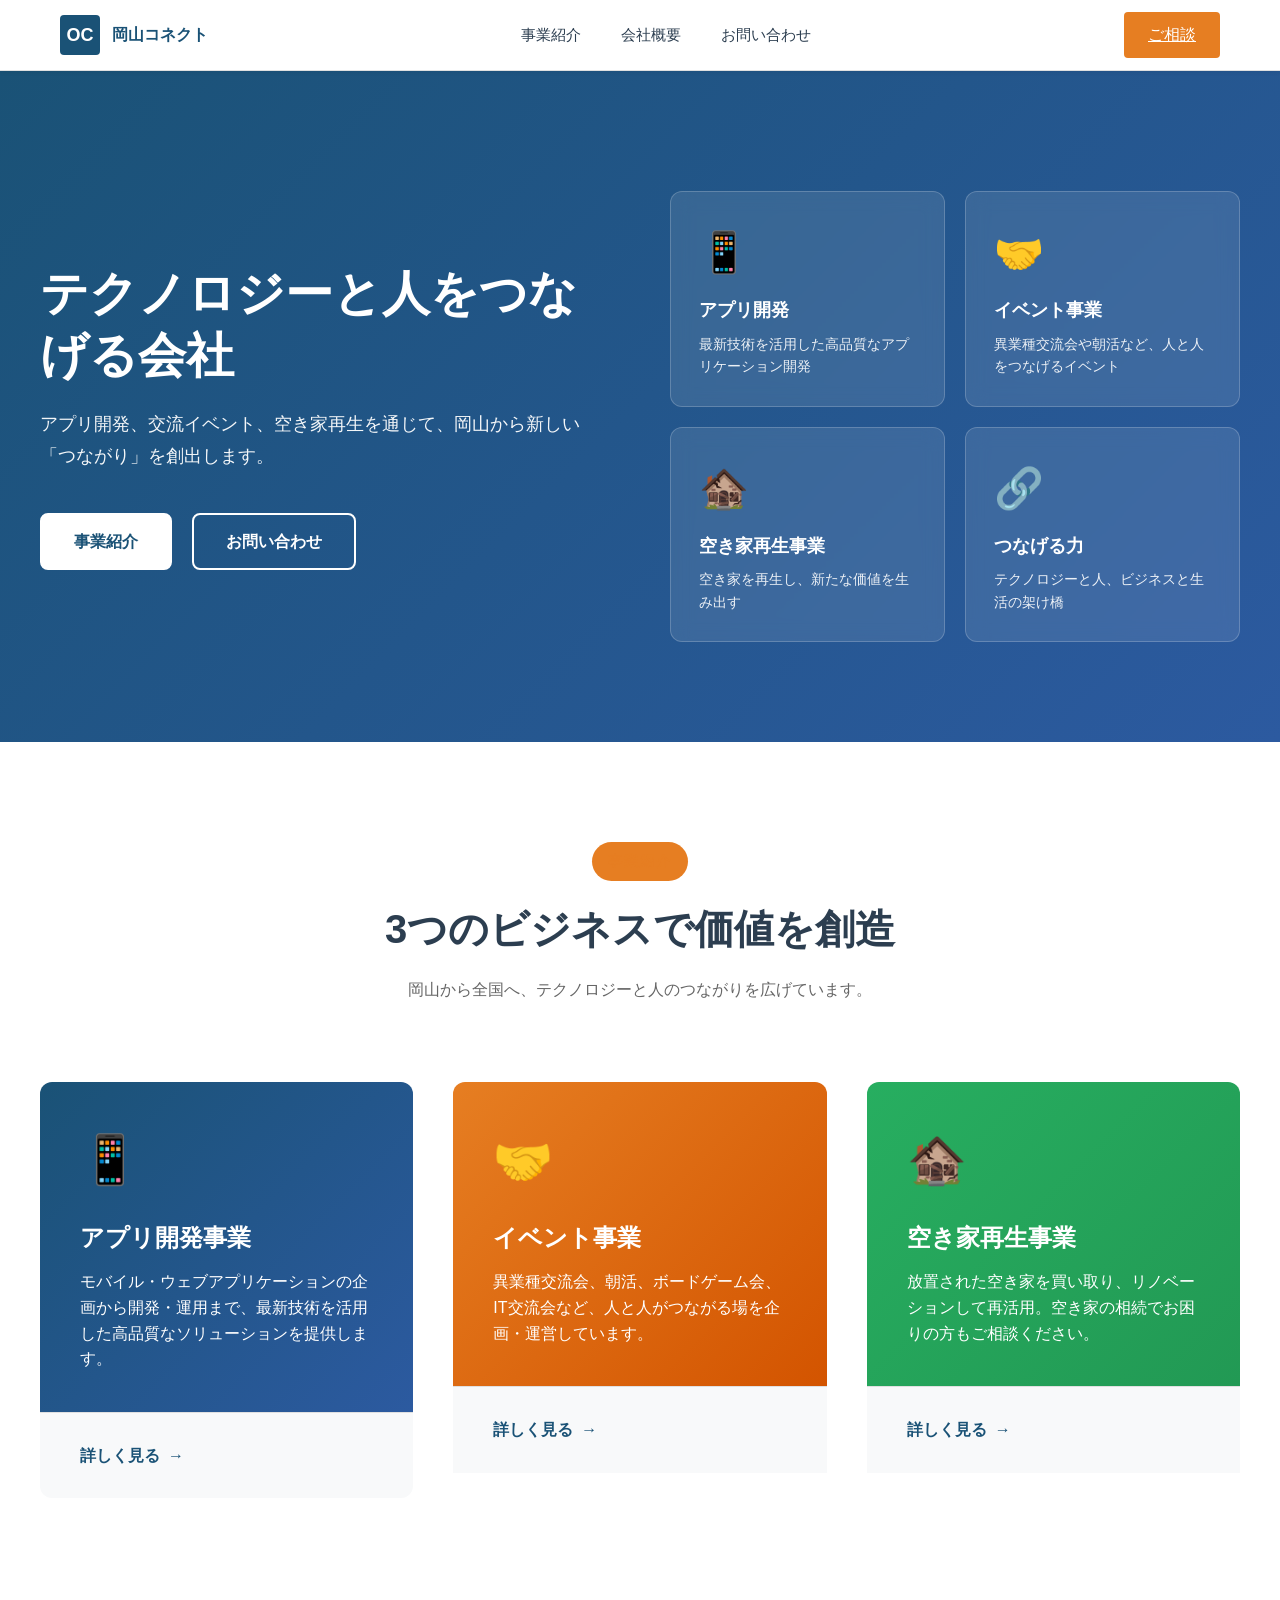
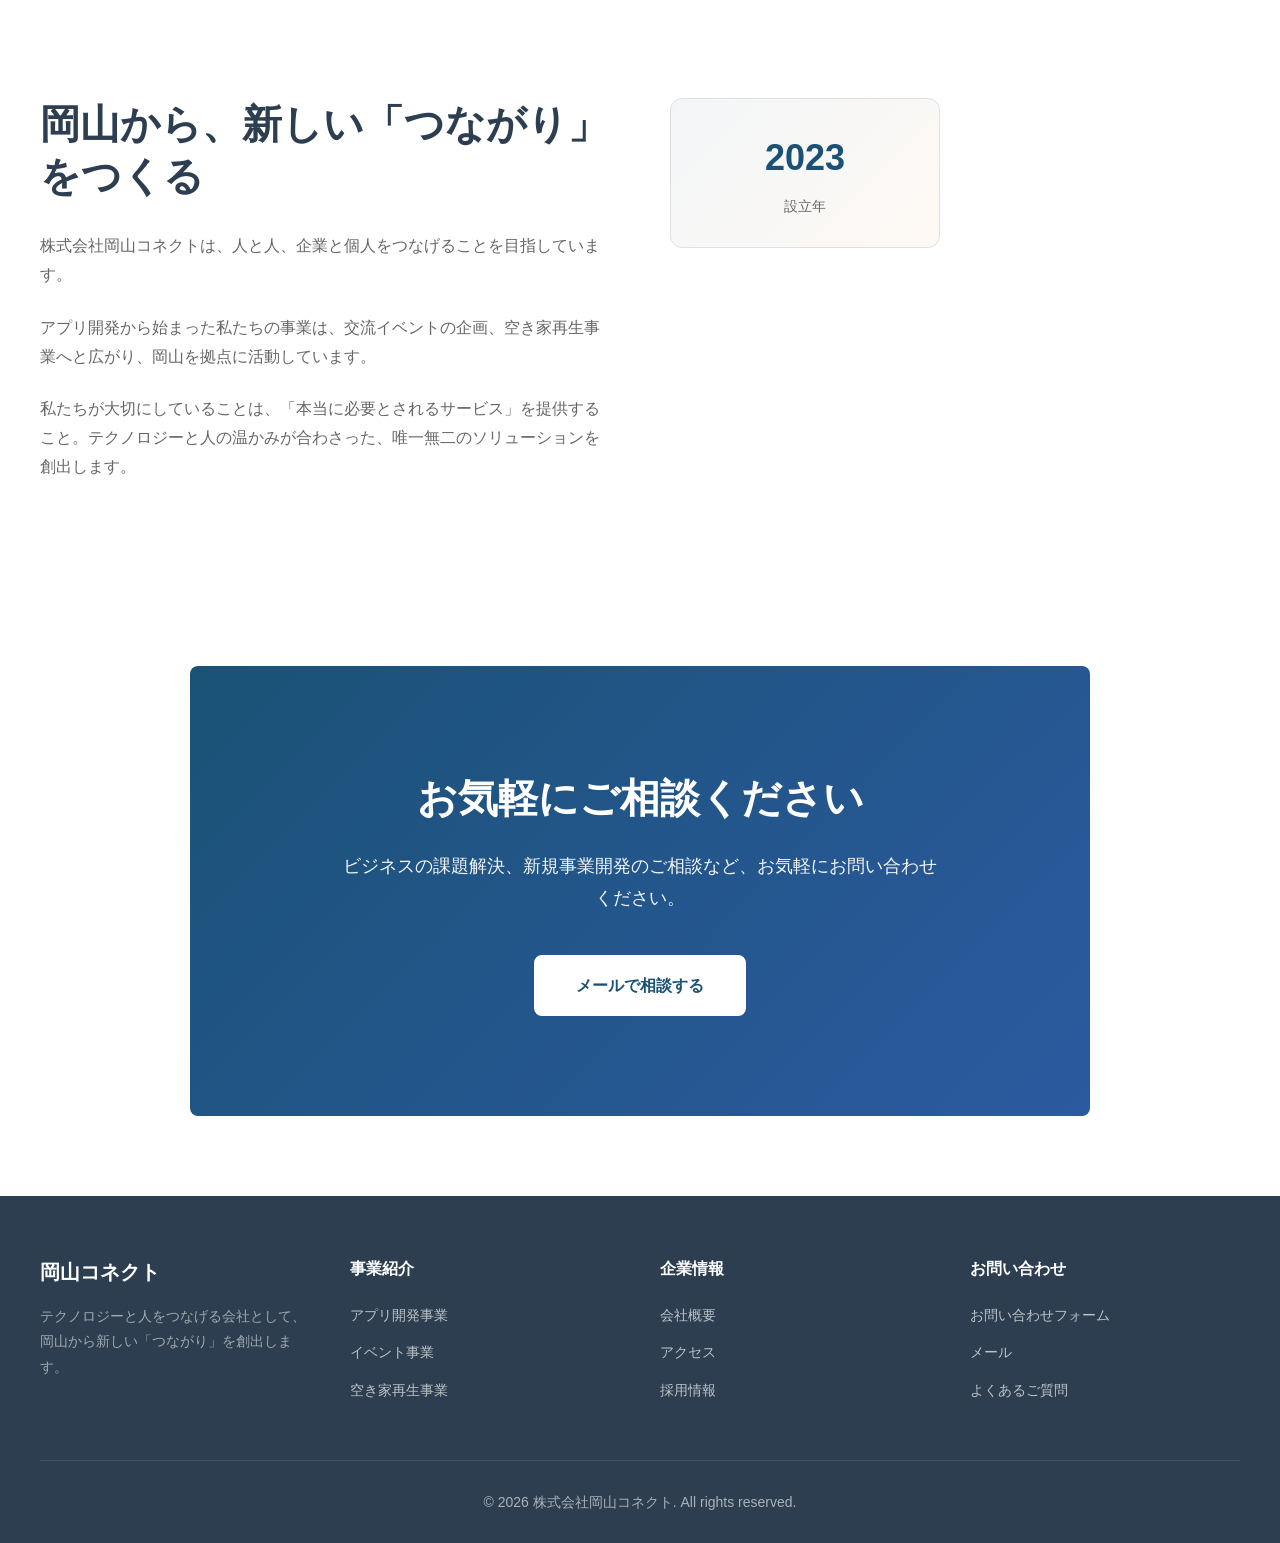
==== commit 7eed7ad7: "Add files via upload" ====
--- a/okayama-connect/index.html
+++ b/okayama-connect/index.html
@@ -696,7 +696,7 @@
                         <p class="business-card-description">モバイル・ウェブアプリケーションの企画から開発・運用まで、最新技術を活用した高品質なソリューションを提供します。</p>
                     </div>
                     <div class="business-card-footer">
-                        <a href="/business/" class="business-card-link">詳しく見る</a>
+                        <a href="/business/app-dev.html" class="business-card-link">詳しく見る</a>
                     </div>
                 </div>
 
@@ -709,7 +709,7 @@
                         <p class="business-card-description">異業種交流会、朝活、ボードゲーム会、IT交流会など、人と人がつながる場を企画・運営しています。</p>
                     </div>
                     <div class="business-card-footer">
-                        <a href="/business/" class="business-card-link">詳しく見る</a>
+                        <a href="/business/event.html" class="business-card-link">詳しく見る</a>
                     </div>
                 </div>
 
@@ -722,7 +722,7 @@
                         <p class="business-card-description">放置された空き家を買い取り、リノベーションして再活用。空き家の相続でお困りの方もご相談ください。</p>
                     </div>
                     <div class="business-card-footer">
-                        <a href="/business/" class="business-card-link">詳しく見る</a>
+                        <a href="/business/real-estate.html" class="business-card-link">詳しく見る</a>
                     </div>
                 </div>
             </div>
@@ -735,7 +735,7 @@
             <div class="about-content">
                 <div class="about-text">
                     <h2>岡山から、新しい「つながり」をつくる</h2>
-                    <p>株式会社岡山コネクトは、テクノロジーの力で人と人、企業と個人をつなげることを目指しています。</p>
+                    <p>株式会社岡山コネクトは、人と人、企業と個人をつなげることを目指しています。</p>
                     <p>アプリ開発から始まった私たちの事業は、交流イベントの企画、空き家再生事業へと広がり、岡山を拠点に活動しています。</p>
                     <p>私たちが大切にしていることは、「本当に必要とされるサービス」を提供すること。テクノロジーと人の温かみが合わさった、唯一無二のソリューションを創出します。</p>
                 </div>
@@ -743,10 +743,6 @@
                     <div class="stat-card fade-in">
                         <div class="stat-number">2023</div>
                         <div class="stat-label">設立年</div>
-                    </div>
-                    <div class="stat-card fade-in">
-                        <div class="stat-number">3</div>
-                        <div class="stat-label">事業領域</div>
                     </div>
                 </div>
             </div>
@@ -773,9 +769,9 @@
                 <div class="footer-col">
                     <h4>事業紹介</h4>
                     <ul>
-                        <li><a href="/business/">アプリ開発事業</a></li>
-                        <li><a href="/business/">イベント事業</a></li>
-                        <li><a href="/business/">空き家再生事業</a></li>
+                        <li><a href="/business/app-dev.html">アプリ開発事業</a></li>
+                        <li><a href="/business/event.html">イベント事業</a></li>
+                        <li><a href="/business/real-estate.html">空き家再生事業</a></li>
                     </ul>
                 </div>
                 <div class="footer-col">
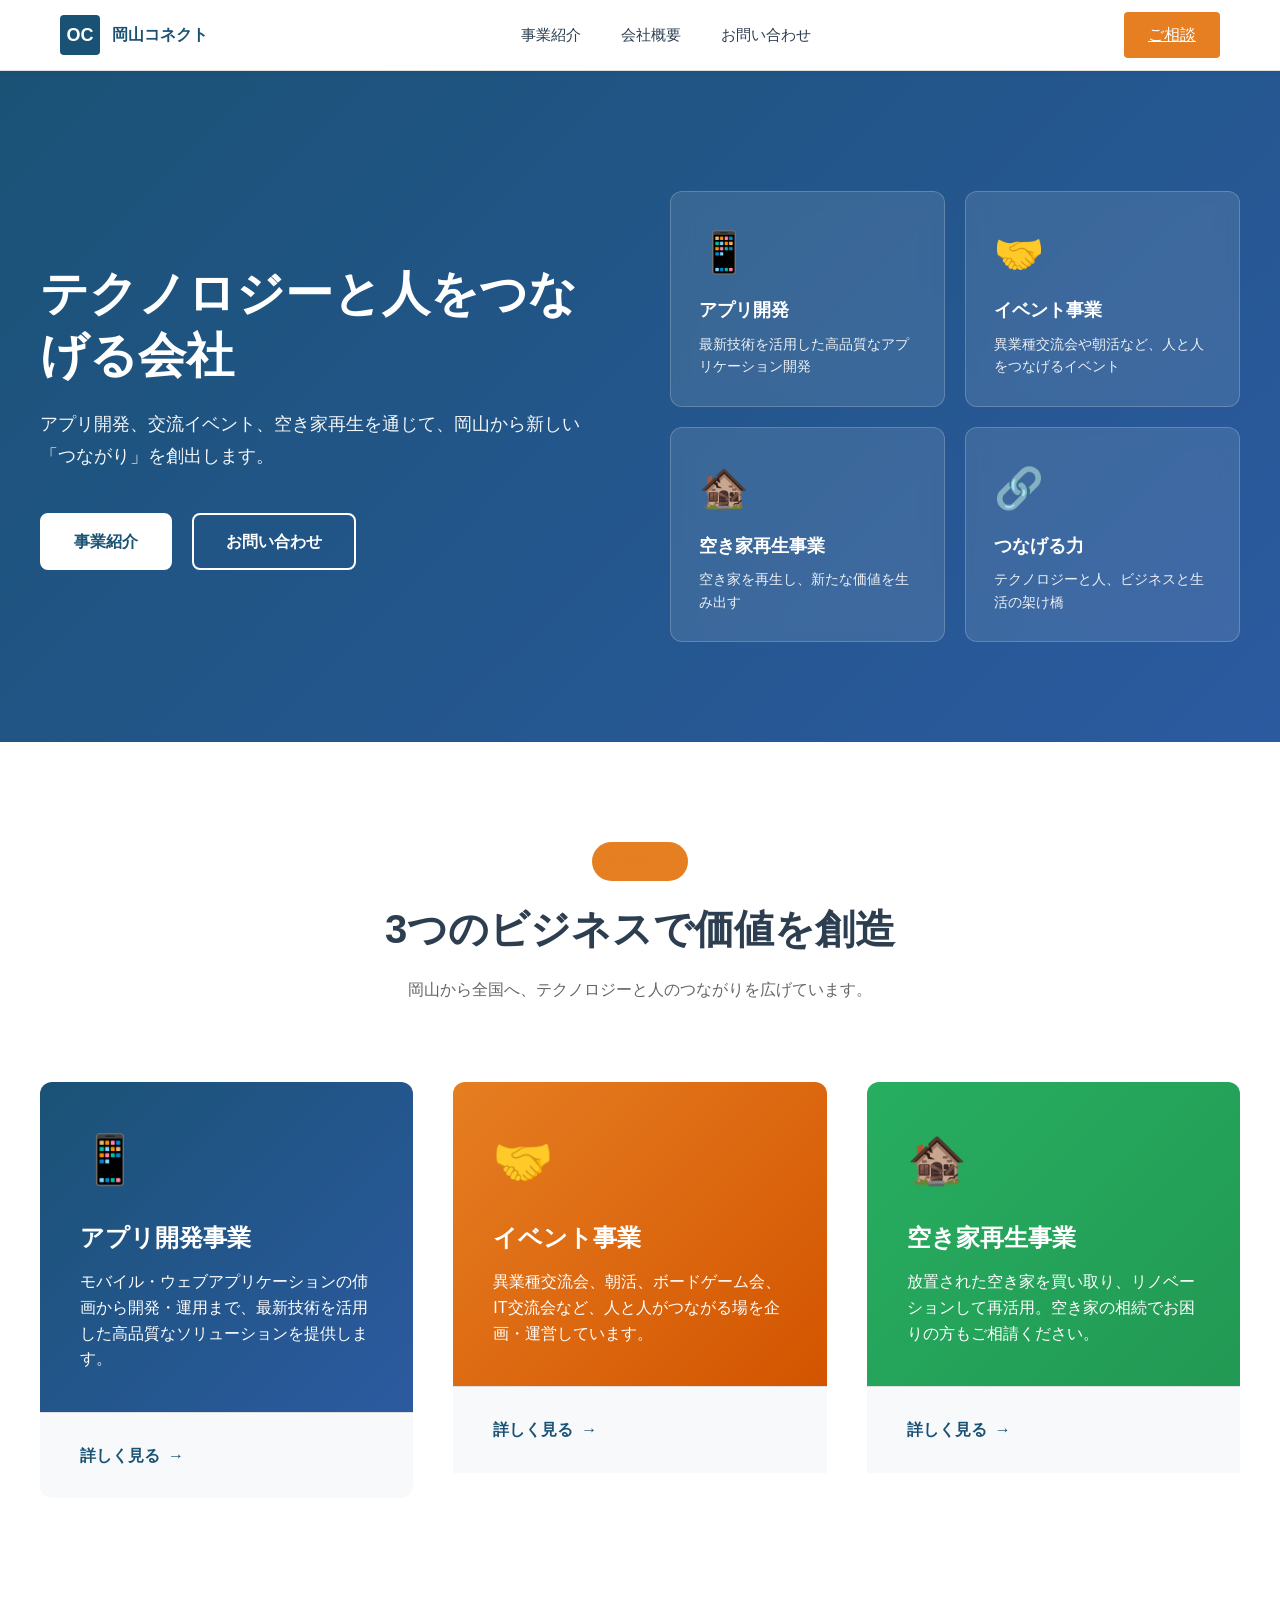
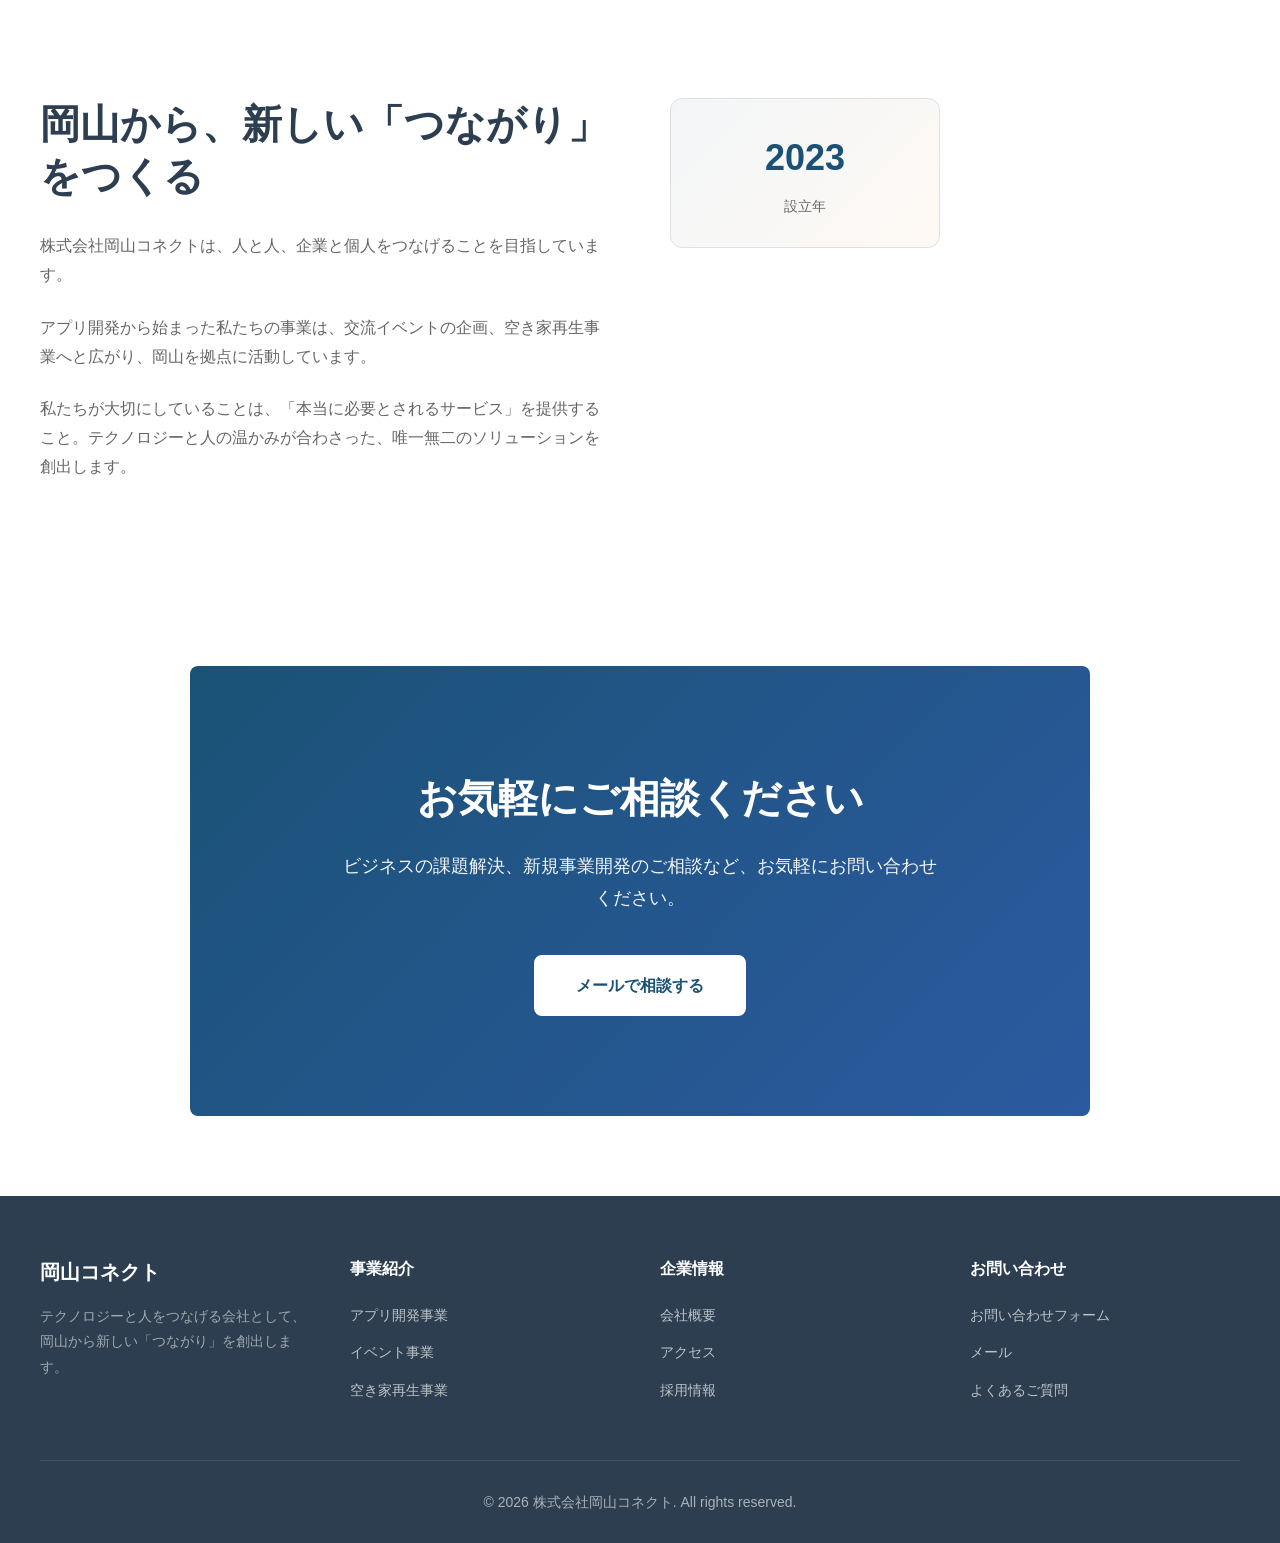
==== commit cce8e371: "Update index.html" ====
--- a/okayama-connect/index.html
+++ b/okayama-connect/index.html
@@ -693,7 +693,7 @@
                             <div class="business-card-icon">📱</div>
                             <h3 class="business-card-title">アプリ開発事業</h3>
                         </div>
-                        <p class="business-card-description">モバイル・ウェブアプリケーションの企画から開発・運用まで、最新技術を活用した高品質なソリューションを提供します。</p>
+                        <p class="business-card-description">モバイル・ウェブアプリケーションの伂画から開発・運用まで、最新技術を活用した高品質なソリューションを提供します。</p>
                     </div>
                     <div class="business-card-footer">
                         <a href="/business/app-dev.html" class="business-card-link">詳しく見る</a>
@@ -719,7 +719,7 @@
                             <div class="business-card-icon">🏚️</div>
                             <h3 class="business-card-title">空き家再生事業</h3>
                         </div>
-                        <p class="business-card-description">放置された空き家を買い取り、リノベーションして再活用。空き家の相続でお困りの方もご相談ください。</p>
+                        <p class="business-card-description">放置された空き家を買い取り、リノベーションして再活用。空き家の相続でお困りの方もご相請ください。</p>
                     </div>
                     <div class="business-card-footer">
                         <a href="/business/real-estate.html" class="business-card-link">詳しく見る</a>
